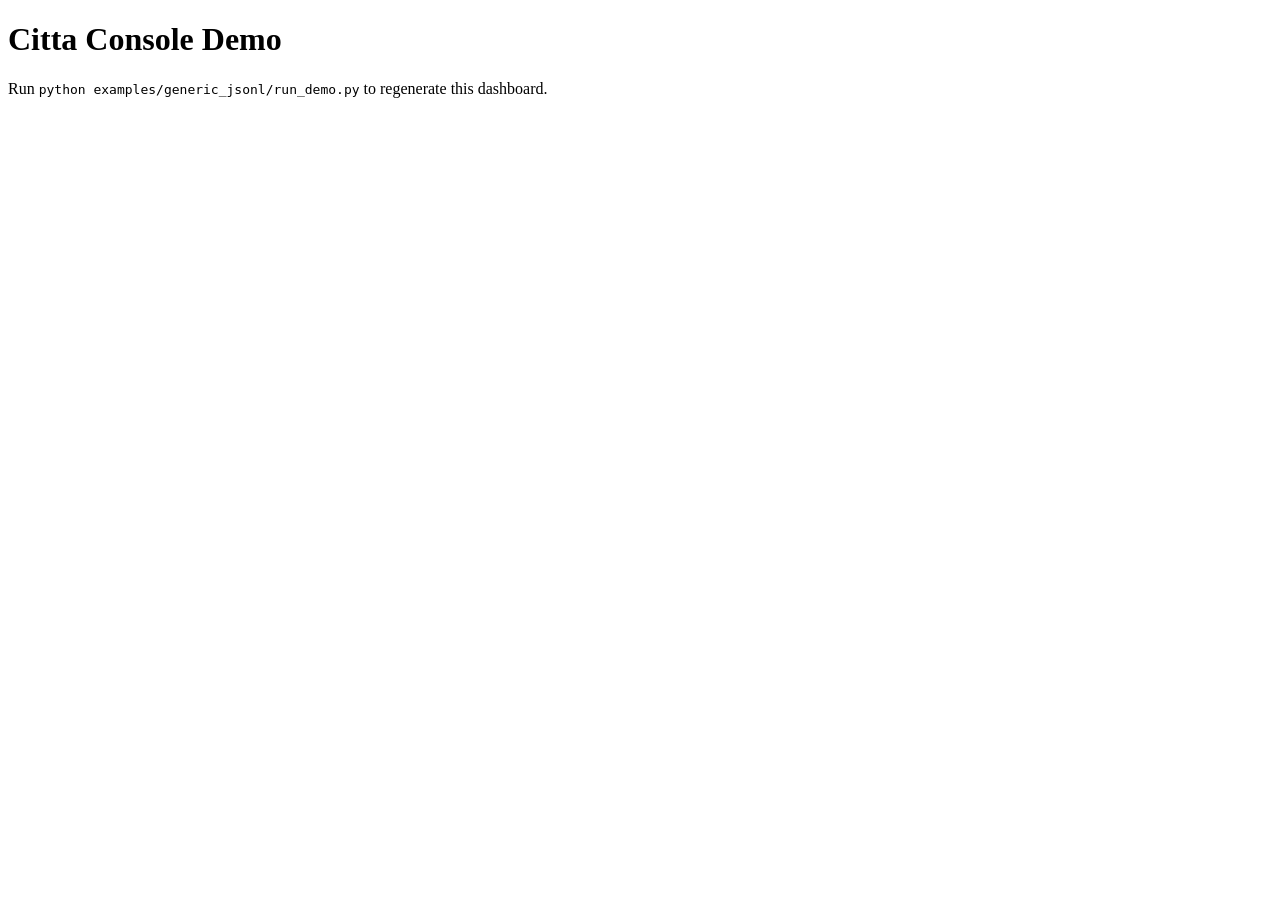
==== examples/html_console_demo/dashboard.html @ d156a533 "Build agent Citta Console MVP Co-authored-by: nustanakritwithai <nustanakritwithai@users.noreply.git" ====
<!doctype html>
<html lang="en">
<head>
  <meta charset="utf-8">
  <title>Citta Console Demo</title>
</head>
<body>
  <h1>Citta Console Demo</h1>
  <p>Run <code>python examples/generic_jsonl/run_demo.py</code> to regenerate this dashboard.</p>
</body>
</html>
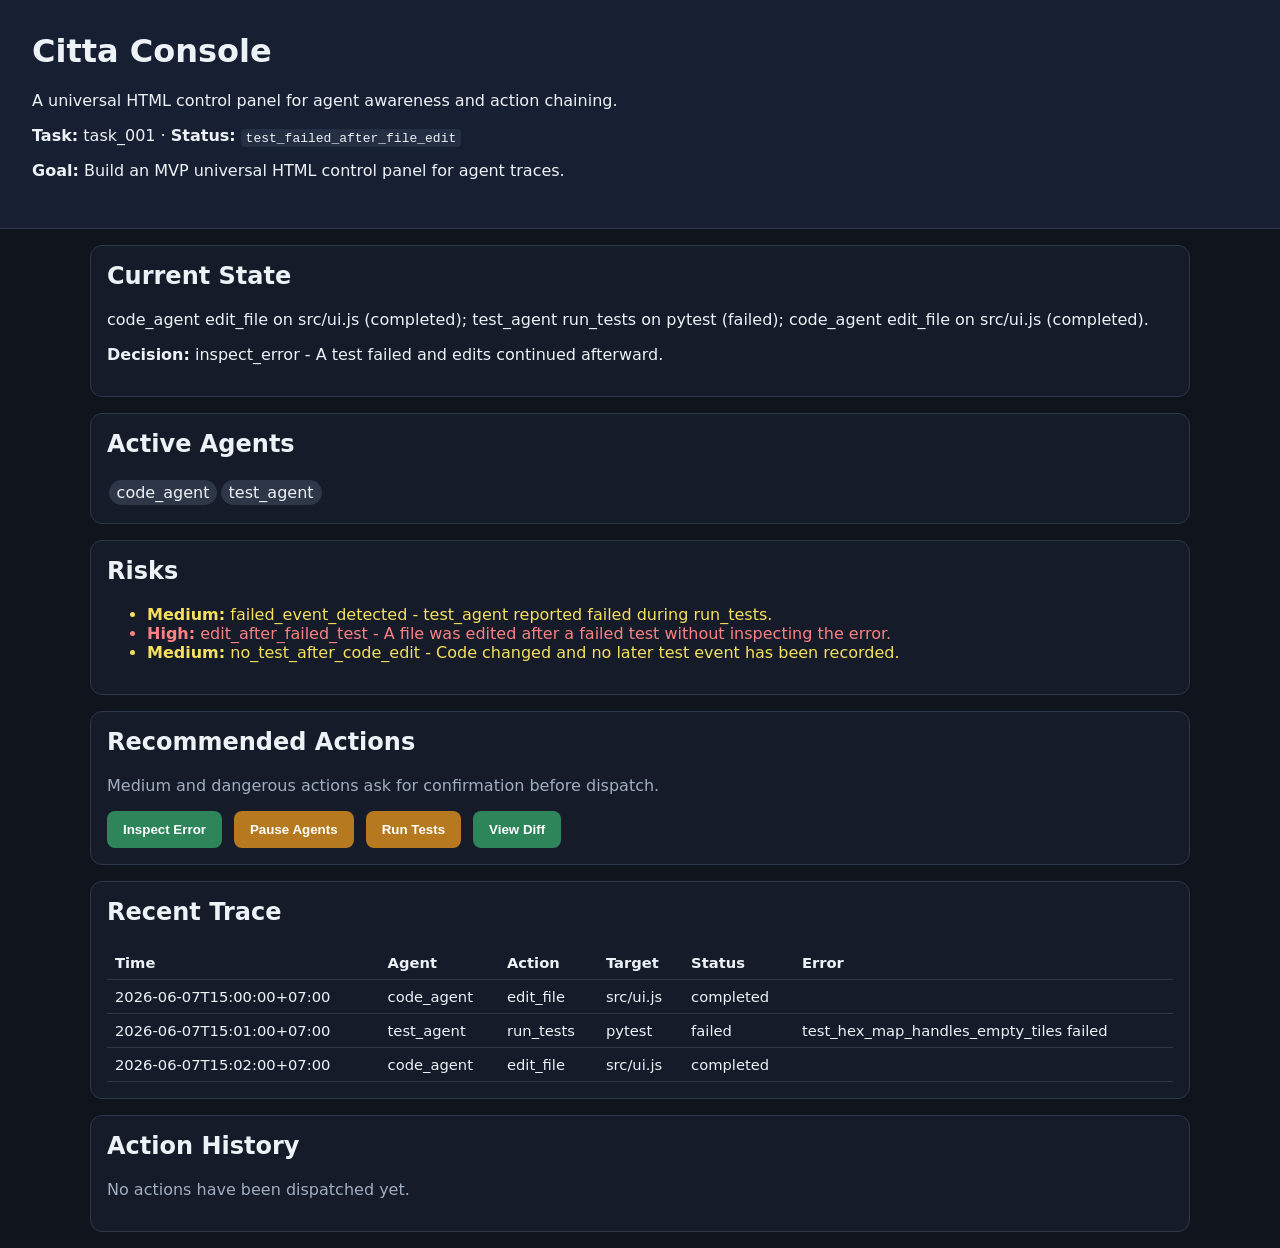
==== commit c0b112f6: "Polish demo execution and report schema Co-authored-by: nustanakritwithai <nustanakritwithai@users.n" ====
--- a/examples/html_console_demo/dashboard.html
+++ b/examples/html_console_demo/dashboard.html
@@ -2,10 +2,99 @@
 <html lang="en">
 <head>
   <meta charset="utf-8">
-  <title>Citta Console Demo</title>
+  <meta name="viewport" content="width=device-width, initial-scale=1">
+  <title>Citta Console</title>
+  <style>
+    :root { color-scheme: light dark; font-family: system-ui, sans-serif; }
+    body { margin: 0; background: #10141c; color: #edf2f7; }
+    header { padding: 2rem; background: #172033; border-bottom: 1px solid #2d3748; }
+    main { display: grid; gap: 1rem; padding: 1rem; max-width: 1100px; margin: 0 auto; }
+    section { background: #151b29; border: 1px solid #2d3748; border-radius: 12px; padding: 1rem; }
+    h1, h2 { margin-top: 0; }
+    table { width: 100%; border-collapse: collapse; font-size: 0.92rem; }
+    th, td { border-bottom: 1px solid #2d3748; padding: 0.5rem; text-align: left; vertical-align: top; }
+    .badge { display: inline-block; padding: 0.2rem 0.5rem; border-radius: 999px; background: #2d3748; margin: 0.1rem; }
+    .actions { display: flex; flex-wrap: wrap; gap: 0.75rem; }
+    form { display: inline; }
+    button { border: 0; border-radius: 8px; padding: 0.7rem 1rem; cursor: pointer; font-weight: 700; }
+    .action-safe { background: #2f855a; color: white; }
+    .action-medium { background: #b7791f; color: white; }
+    .action-dangerous { background: #c53030; color: white; }
+    .risk-low { color: #90cdf4; }
+    .risk-medium { color: #f6e05e; }
+    .risk-high { color: #fc8181; }
+    .risk-critical { color: #feb2b2; font-weight: 700; }
+    .empty { color: #a0aec0; }
+    code { background: #252f43; padding: 0.1rem 0.3rem; border-radius: 4px; }
+  </style>
 </head>
 <body>
-  <h1>Citta Console Demo</h1>
-  <p>Run <code>python examples/generic_jsonl/run_demo.py</code> to regenerate this dashboard.</p>
+  <header>
+    <h1>Citta Console</h1>
+    <p>A universal HTML control panel for agent awareness and action chaining.</p>
+    <p><strong>Task:</strong> task_001 &middot;
+       <strong>Status:</strong> <code>test_failed_after_file_edit</code></p>
+    <p><strong>Goal:</strong> Build an MVP universal HTML control panel for agent traces.</p>
+  </header>
+  <main>
+    <section>
+      <h2>Current State</h2>
+      <p>code_agent edit_file on src/ui.js (completed); test_agent run_tests on pytest (failed); code_agent edit_file on src/ui.js (completed).</p>
+      <p><strong>Decision:</strong> inspect_error - A test failed and edits continued afterward.</p>
+    </section>
+
+    <section>
+      <h2>Active Agents</h2>
+      <span class="badge">code_agent</span><span class="badge">test_agent</span>
+    </section>
+
+    <section>
+      <h2>Risks</h2>
+      <ul class="risks"><li class="risk-medium"><strong>Medium:</strong> failed_event_detected - test_agent reported failed during run_tests.</li>
+<li class="risk-high"><strong>High:</strong> edit_after_failed_test - A file was edited after a failed test without inspecting the error.</li>
+<li class="risk-medium"><strong>Medium:</strong> no_test_after_code_edit - Code changed and no later test event has been recorded.</li></ul>
+    </section>
+
+    <section>
+      <h2>Recommended Actions</h2>
+      <p class="empty">Medium and dangerous actions ask for confirmation before dispatch.</p>
+      <div class="actions"><form method="post" action="/action">
+  <input type="hidden" name="action" value="inspect_error">
+  <input type="hidden" name="reason" value="A test failed and edits continued afterward.">
+  <input type="hidden" name="permission_level" value="safe">
+  <button class="action action-safe" type="submit">Inspect Error</button>
+</form>
+<form method="post" action="/action" data-confirm="true" onsubmit="return confirm('Pause Agents requires medium permission. Continue?')">
+  <input type="hidden" name="action" value="pause">
+  <input type="hidden" name="reason" value="Pause before more edits hide the root cause.">
+  <input type="hidden" name="permission_level" value="medium">
+  <button class="action action-medium" type="submit">Pause Agents</button>
+</form>
+<form method="post" action="/action" data-confirm="true" onsubmit="return confirm('Run Tests requires medium permission. Continue?')">
+  <input type="hidden" name="action" value="run_tests">
+  <input type="hidden" name="reason" value="Code changed without a later test event.">
+  <input type="hidden" name="permission_level" value="medium">
+  <button class="action action-medium" type="submit">Run Tests</button>
+</form>
+<form method="post" action="/action">
+  <input type="hidden" name="action" value="view_diff">
+  <input type="hidden" name="reason" value="Review file changes before continuing.">
+  <input type="hidden" name="permission_level" value="safe">
+  <button class="action action-safe" type="submit">View Diff</button>
+</form></div>
+    </section>
+
+    <section>
+      <h2>Recent Trace</h2>
+      <table><thead><tr><th>Time</th><th>Agent</th><th>Action</th><th>Target</th><th>Status</th><th>Error</th></tr></thead><tbody><tr><td>2026-06-07T15:00:00+07:00</td><td>code_agent</td><td>edit_file</td><td>src/ui.js</td><td>completed</td><td></td></tr>
+<tr><td>2026-06-07T15:01:00+07:00</td><td>test_agent</td><td>run_tests</td><td>pytest</td><td>failed</td><td>test_hex_map_handles_empty_tiles failed</td></tr>
+<tr><td>2026-06-07T15:02:00+07:00</td><td>code_agent</td><td>edit_file</td><td>src/ui.js</td><td>completed</td><td></td></tr></tbody></table>
+    </section>
+
+    <section>
+      <h2>Action History</h2>
+      <p class="empty">No actions have been dispatched yet.</p>
+    </section>
+  </main>
 </body>
 </html>
